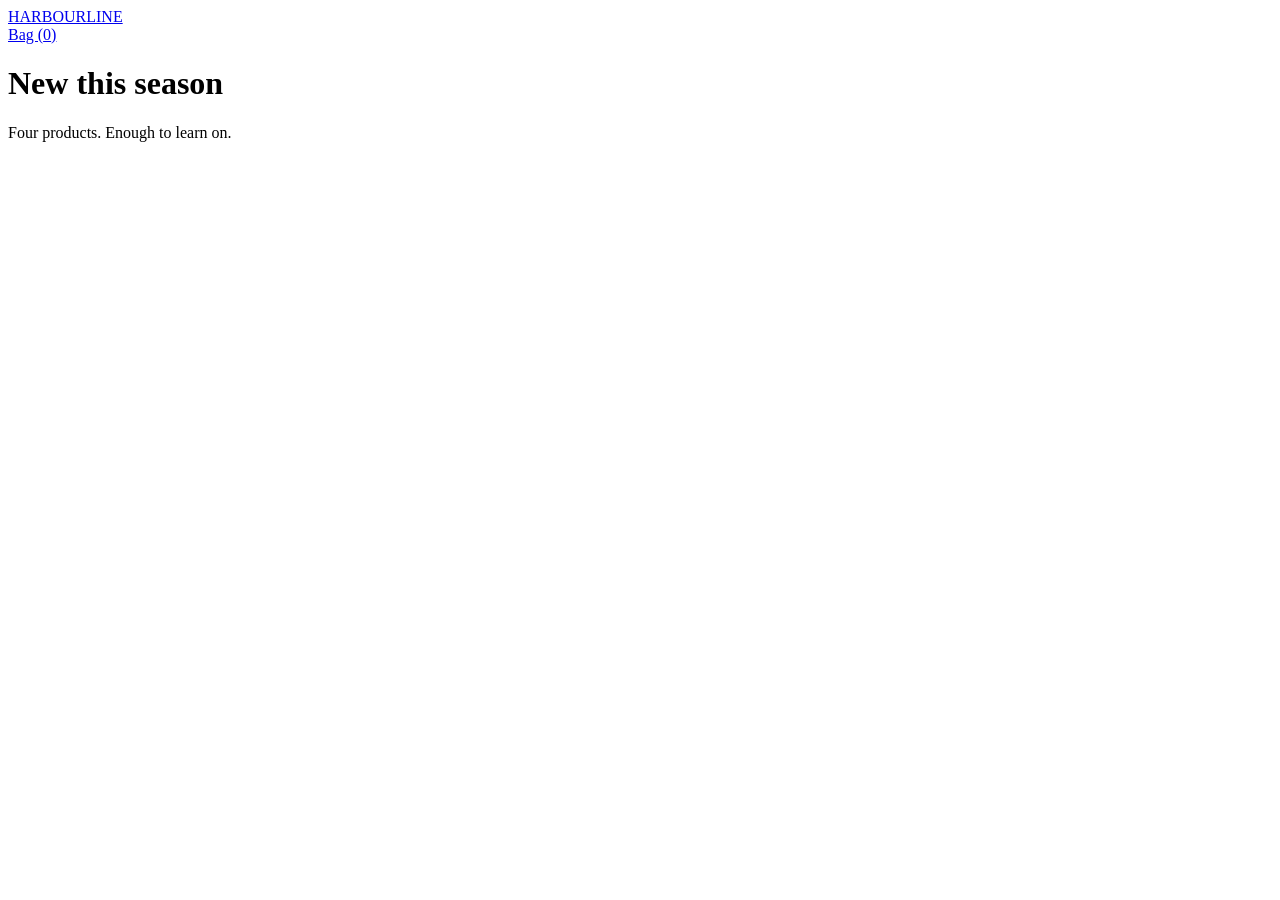
==== index.html @ 5e7002f5 "Add files via upload initial sandbox" ====
<!DOCTYPE html>
<html lang="en-AU">
<head>
<meta charset="utf-8">
<meta name="viewport" content="width=device-width, initial-scale=1">
<title>Harbourline</title>
<link rel="stylesheet" href="assets/style.css">

<!-- STEP 1: paste your GTM head snippet here, replacing GTM-XXXXXXX.
     Copy it from Admin > Install Google Tag Manager in your container. -->

</head>
<body>

<!-- STEP 2: paste your GTM noscript snippet here, immediately after <body>. -->

<header>
  <a class="logo" href="index.html">HARBOURLINE</a>
  <nav><a href="cart.html">Bag (<span id="cart-count">0</span>)</a></nav>
</header>

<main>
    <h1>New this season</h1>
    <p>Four products. Enough to learn on.</p>
    <div id="listing"></div>
</main>

<script src="assets/shop.js"></script>
</body>
</html>
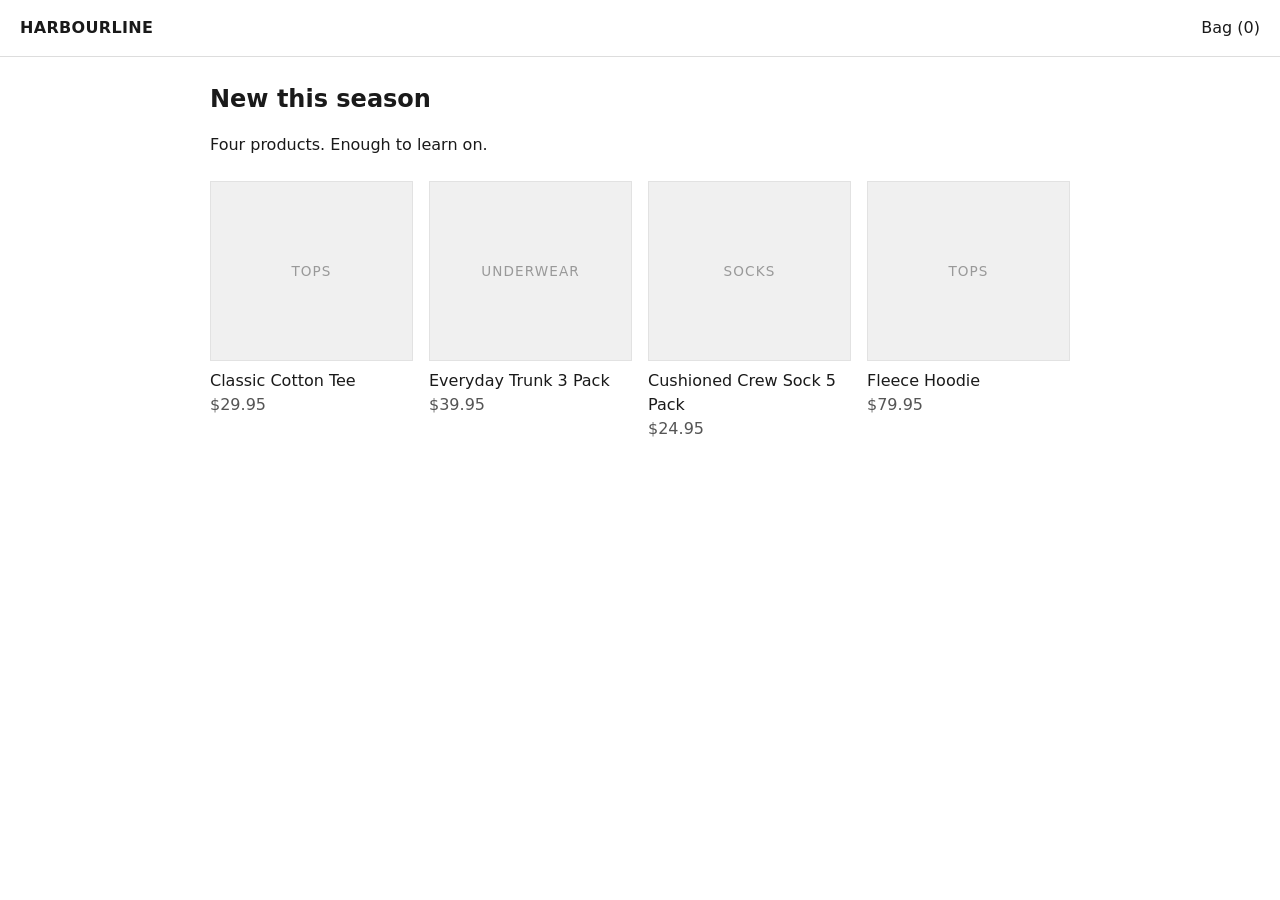
==== commit 1a8b50fb: "gtm instalation" ====
--- a/index.html
+++ b/index.html
@@ -9,10 +9,22 @@
 <!-- STEP 1: paste your GTM head snippet here, replacing GTM-XXXXXXX.
      Copy it from Admin > Install Google Tag Manager in your container. -->
 
-</head>
+<!-- Google Tag Manager -->
+<script>(function(w,d,s,l,i){w[l]=w[l]||[];w[l].push({'gtm.start':
+  new Date().getTime(),event:'gtm.js'});var f=d.getElementsByTagName(s)[0],
+  j=d.createElement(s),dl=l!='dataLayer'?'&l='+l:'';j.async=true;j.src=
+  'https://www.googletagmanager.com/gtm.js?id='+i+dl;f.parentNode.insertBefore(j,f);
+  })(window,document,'script','dataLayer','GTM-TTHF9KZT');</script>
+  <!-- End Google Tag Manager -->
+
+    </head>
 <body>
 
-<!-- STEP 2: paste your GTM noscript snippet here, immediately after <body>. -->
+
+<!-- Google Tag Manager (noscript) -->
+<noscript><iframe src="https://www.googletagmanager.com/ns.html?id=GTM-TTHF9KZT"
+height="0" width="0" style="display:none;visibility:hidden"></iframe></noscript>
+<!-- End Google Tag Manager (noscript) -->
 
 <header>
   <a class="logo" href="index.html">HARBOURLINE</a>
--- a/assets/style.css
+++ b/assets/style.css
@@ -0,0 +1,76 @@
+/* Deliberately plain. This is a test rig, not a portfolio design piece.
+   Every minute spent on CSS here is a minute not spent on the data layer. */
+
+* { box-sizing: border-box; }
+
+body {
+  font: 16px/1.5 system-ui, -apple-system, "Segoe UI", sans-serif;
+  margin: 0;
+  color: #1a1a1a;
+  background: #fff;
+}
+
+header {
+  display: flex;
+  align-items: baseline;
+  gap: 1.5rem;
+  padding: 1rem 1.25rem;
+  border-bottom: 1px solid #ddd;
+}
+
+header .logo { font-weight: 700; letter-spacing: 0.02em; }
+header a { color: #1a1a1a; text-decoration: none; }
+header nav { margin-left: auto; }
+
+main { max-width: 900px; margin: 0 auto; padding: 1.5rem 1.25rem 4rem; }
+
+h1 { font-size: 1.5rem; margin: 0 0 0.25rem; }
+
+#listing {
+  display: grid;
+  grid-template-columns: repeat(auto-fill, minmax(200px, 1fr));
+  gap: 1rem;
+  margin-top: 1.5rem;
+}
+
+.card { text-decoration: none; color: inherit; }
+.card-name { margin-top: 0.5rem; }
+.card-price { color: #555; }
+
+.thumb {
+  background: #f0f0f0;
+  border: 1px solid #e2e2e2;
+  height: 180px;
+  display: flex;
+  align-items: center;
+  justify-content: center;
+  color: #999;
+  font-size: 0.85rem;
+  text-transform: uppercase;
+  letter-spacing: 0.08em;
+}
+
+.thumb.large { height: 260px; max-width: 380px; }
+
+.sku { color: #777; font-size: 0.85rem; margin: 0.25rem 0; }
+.price { font-size: 1.15rem; font-weight: 600; }
+.note { color: #276738; }
+
+label { display: block; margin: 0.75rem 0; max-width: 260px; }
+select, input { display: block; width: 100%; padding: 0.5rem; margin-top: 0.25rem; }
+
+.primary {
+  display: inline-block;
+  background: #1a1a1a;
+  color: #fff;
+  border: 0;
+  padding: 0.7rem 1.4rem;
+  font-size: 1rem;
+  cursor: pointer;
+  text-decoration: none;
+  margin-top: 0.75rem;
+}
+
+table { border-collapse: collapse; width: 100%; margin-top: 1rem; }
+td { border-bottom: 1px solid #eee; padding: 0.6rem 0; vertical-align: top; }
+td:nth-child(2), td:nth-child(3) { text-align: right; width: 90px; }
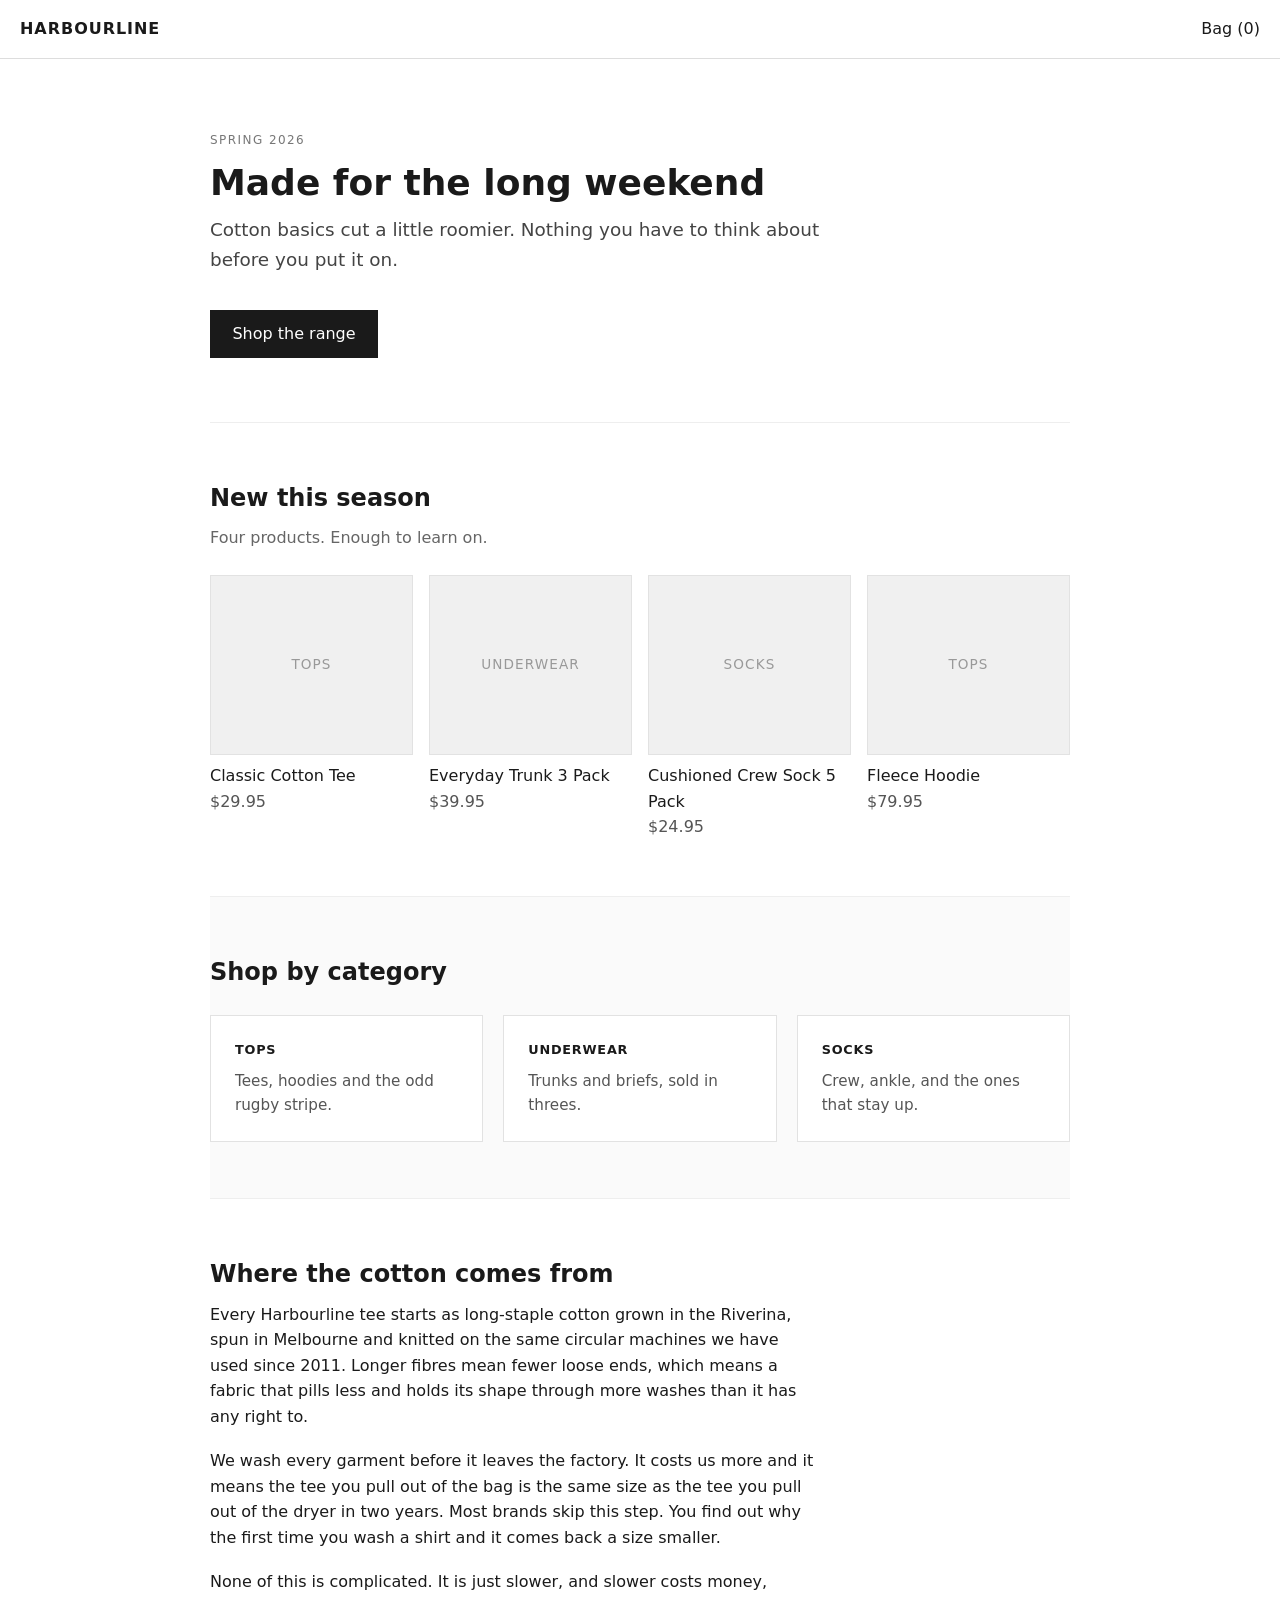
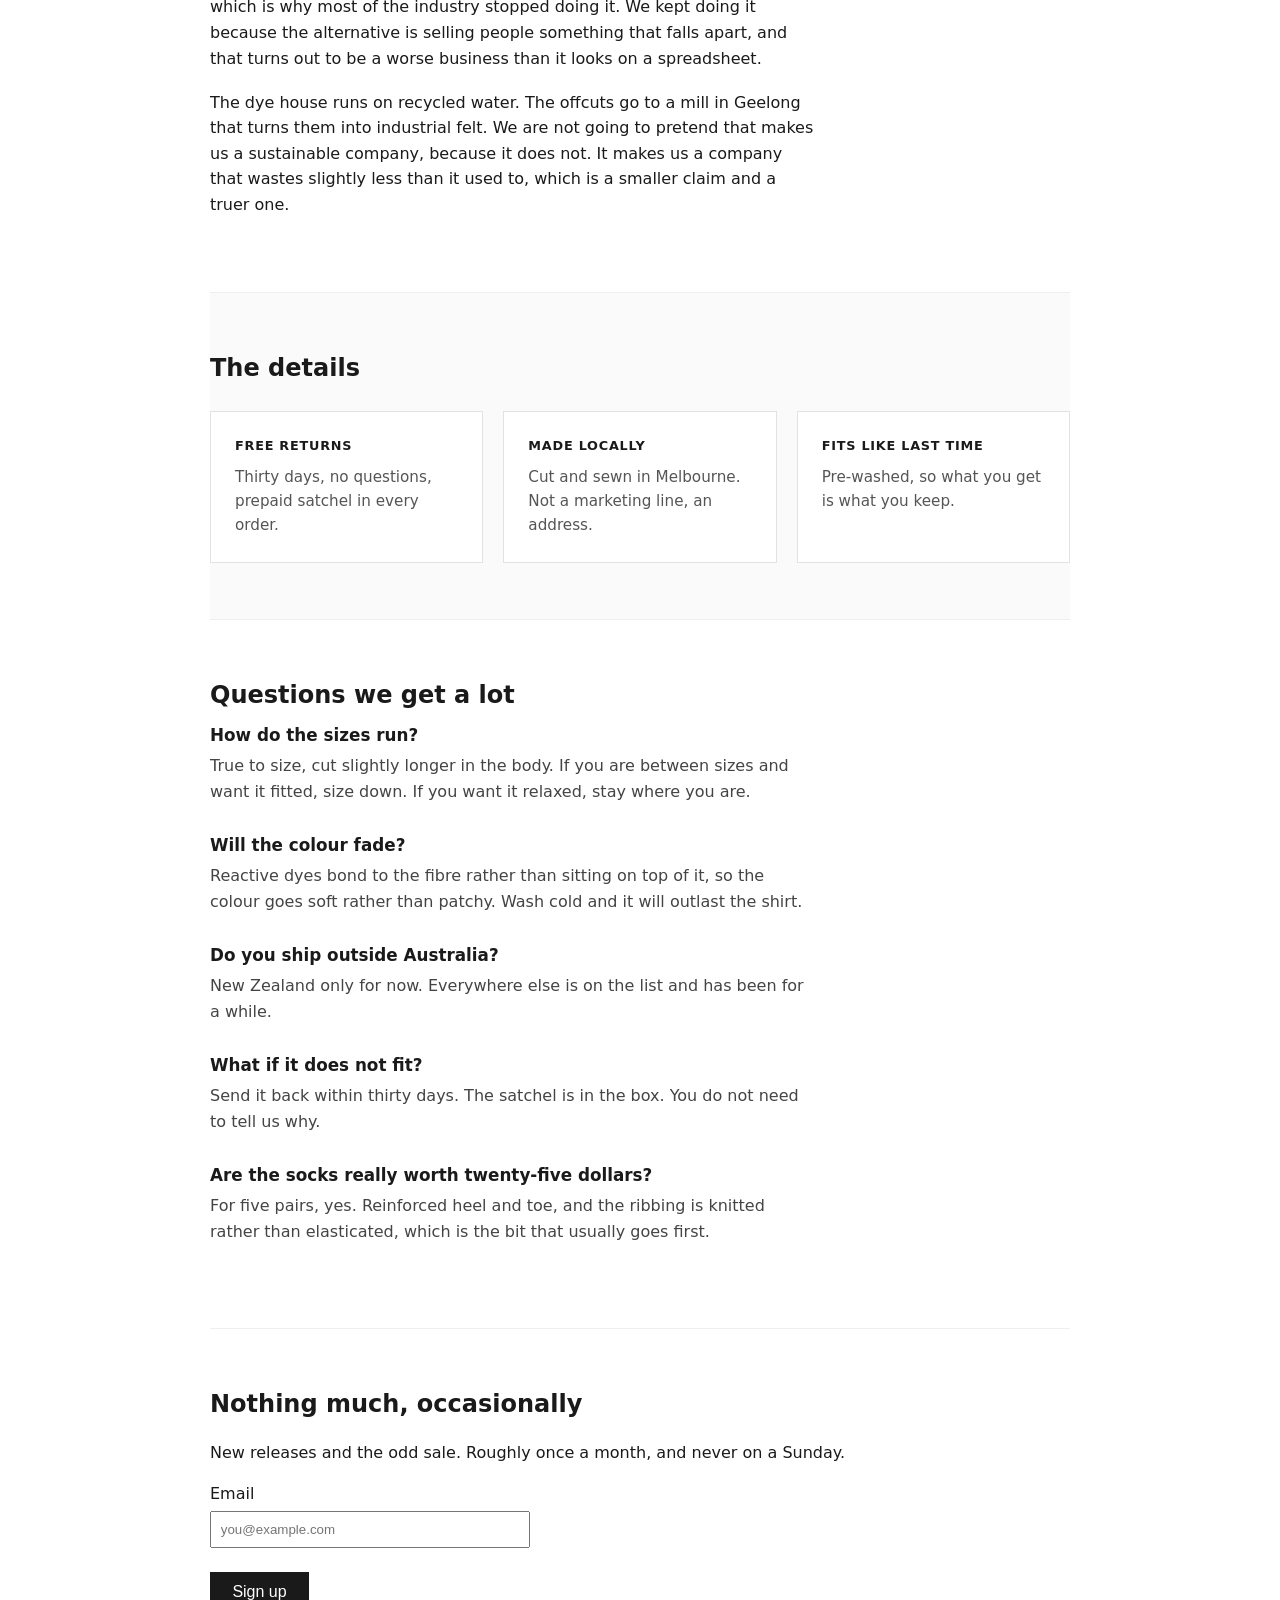
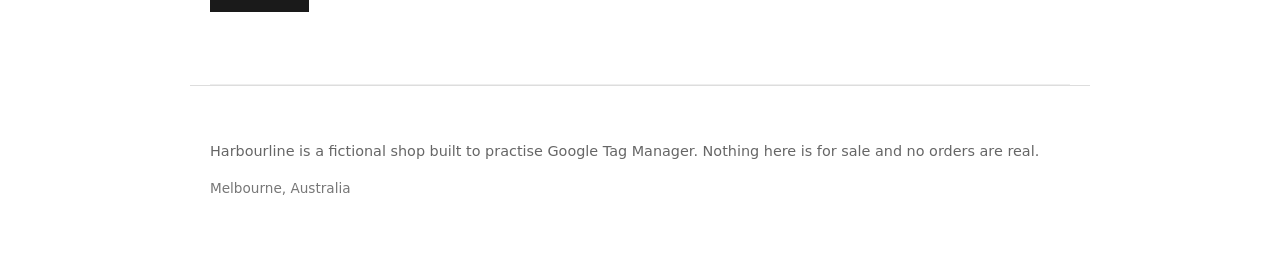
==== commit ac3a1c39: "version 2 - extended website" ====
--- a/index.html
+++ b/index.html
@@ -5,9 +5,6 @@
 <meta name="viewport" content="width=device-width, initial-scale=1">
 <title>Harbourline</title>
 <link rel="stylesheet" href="assets/style.css">
-
-<!-- STEP 1: paste your GTM head snippet here, replacing GTM-XXXXXXX.
-     Copy it from Admin > Install Google Tag Manager in your container. -->
 
 <!-- Google Tag Manager -->
 <script>(function(w,d,s,l,i){w[l]=w[l]||[];w[l].push({'gtm.start':
@@ -17,14 +14,13 @@
   })(window,document,'script','dataLayer','GTM-TTHF9KZT');</script>
   <!-- End Google Tag Manager -->
 
-    </head>
+</head>
 <body>
-
 
 <!-- Google Tag Manager (noscript) -->
 <noscript><iframe src="https://www.googletagmanager.com/ns.html?id=GTM-TTHF9KZT"
-height="0" width="0" style="display:none;visibility:hidden"></iframe></noscript>
-<!-- End Google Tag Manager (noscript) -->
+  height="0" width="0" style="display:none;visibility:hidden"></iframe></noscript>
+  <!-- End Google Tag Manager (noscript) -->
 
 <header>
   <a class="logo" href="index.html">HARBOURLINE</a>
@@ -32,11 +28,111 @@
 </header>
 
 <main>
-    <h1>New this season</h1>
-    <p>Four products. Enough to learn on.</p>
+
+  <section class="hero">
+    <p class="eyebrow">Spring 2026</p>
+    <h1>Made for the long weekend</h1>
+    <p class="lede">Cotton basics cut a little roomier. Nothing you have to think about
+      before you put it on.</p>
+    <a href="#shop" class="primary button">Shop the range</a>
+  </section>
+
+  <section id="shop" class="band">
+    <h2>New this season</h2>
+    <p class="sub">Four products. Enough to learn on.</p>
     <div id="listing"></div>
+  </section>
+
+  <section class="band alt">
+    <h2>Shop by category</h2>
+    <div class="tiles">
+      <div class="tile"><span>Tops</span><p>Tees, hoodies and the odd rugby stripe.</p></div>
+      <div class="tile"><span>Underwear</span><p>Trunks and briefs, sold in threes.</p></div>
+      <div class="tile"><span>Socks</span><p>Crew, ankle, and the ones that stay up.</p></div>
+    </div>
+  </section>
+
+  <section class="band editorial">
+    <h2>Where the cotton comes from</h2>
+    <p>Every Harbourline tee starts as long-staple cotton grown in the Riverina, spun in
+      Melbourne and knitted on the same circular machines we have used since 2011. Longer
+      fibres mean fewer loose ends, which means a fabric that pills less and holds its
+      shape through more washes than it has any right to.</p>
+    <p>We wash every garment before it leaves the factory. It costs us more and it means
+      the tee you pull out of the bag is the same size as the tee you pull out of the
+      dryer in two years. Most brands skip this step. You find out why the first time you
+      wash a shirt and it comes back a size smaller.</p>
+    <p>None of this is complicated. It is just slower, and slower costs money, which is
+      why most of the industry stopped doing it. We kept doing it because the alternative
+      is selling people something that falls apart, and that turns out to be a worse
+      business than it looks on a spreadsheet.</p>
+    <p>The dye house runs on recycled water. The offcuts go to a mill in Geelong that
+      turns them into industrial felt. We are not going to pretend that makes us a
+      sustainable company, because it does not. It makes us a company that wastes
+      slightly less than it used to, which is a smaller claim and a truer one.</p>
+  </section>
+
+  <section class="band alt">
+    <h2>The details</h2>
+    <div class="tiles">
+      <div class="tile"><span>Free returns</span><p>Thirty days, no questions, prepaid
+        satchel in every order.</p></div>
+      <div class="tile"><span>Made locally</span><p>Cut and sewn in Melbourne. Not a
+        marketing line, an address.</p></div>
+      <div class="tile"><span>Fits like last time</span><p>Pre-washed, so what you get is
+        what you keep.</p></div>
+    </div>
+  </section>
+
+  <section class="band">
+    <h2>Questions we get a lot</h2>
+
+    <div class="faq">
+      <h3>How do the sizes run?</h3>
+      <p>True to size, cut slightly longer in the body. If you are between sizes and want
+        it fitted, size down. If you want it relaxed, stay where you are.</p>
+    </div>
+
+    <div class="faq">
+      <h3>Will the colour fade?</h3>
+      <p>Reactive dyes bond to the fibre rather than sitting on top of it, so the colour
+        goes soft rather than patchy. Wash cold and it will outlast the shirt.</p>
+    </div>
+
+    <div class="faq">
+      <h3>Do you ship outside Australia?</h3>
+      <p>New Zealand only for now. Everywhere else is on the list and has been for a
+        while.</p>
+    </div>
+
+    <div class="faq">
+      <h3>What if it does not fit?</h3>
+      <p>Send it back within thirty days. The satchel is in the box. You do not need to
+        tell us why.</p>
+    </div>
+
+    <div class="faq">
+      <h3>Are the socks really worth twenty-five dollars?</h3>
+      <p>For five pairs, yes. Reinforced heel and toe, and the ribbing is knitted rather
+        than elasticated, which is the bit that usually goes first.</p>
+    </div>
+  </section>
+
+  <section class="band signup">
+    <h2>Nothing much, occasionally</h2>
+    <p>New releases and the odd sale. Roughly once a month, and never on a Sunday.</p>
+    <label>Email <input type="email" placeholder="you@example.com"></label>
+    <button class="primary">Sign up</button>
+  </section>
+
 </main>
+
+<footer>
+  <p>Harbourline is a fictional shop built to practise Google Tag Manager. Nothing here
+    is for sale and no orders are real.</p>
+  <p class="sku">Melbourne, Australia</p>
+</footer>
 
 <script src="assets/shop.js"></script>
 </body>
-</html>
+</html>
--- a/assets/style.css
+++ b/assets/style.css
@@ -1,76 +1,137 @@
 /* Deliberately plain. This is a test rig, not a portfolio design piece.
-   Every minute spent on CSS here is a minute not spent on the data layer. */
+   Enough structure to make scroll depth meaningful, and no more. */
 
-* { box-sizing: border-box; }
+   * { box-sizing: border-box; }
 
-body {
-  font: 16px/1.5 system-ui, -apple-system, "Segoe UI", sans-serif;
-  margin: 0;
-  color: #1a1a1a;
-  background: #fff;
-}
-
-header {
-  display: flex;
-  align-items: baseline;
-  gap: 1.5rem;
-  padding: 1rem 1.25rem;
-  border-bottom: 1px solid #ddd;
-}
-
-header .logo { font-weight: 700; letter-spacing: 0.02em; }
-header a { color: #1a1a1a; text-decoration: none; }
-header nav { margin-left: auto; }
-
-main { max-width: 900px; margin: 0 auto; padding: 1.5rem 1.25rem 4rem; }
-
-h1 { font-size: 1.5rem; margin: 0 0 0.25rem; }
-
-#listing {
-  display: grid;
-  grid-template-columns: repeat(auto-fill, minmax(200px, 1fr));
-  gap: 1rem;
-  margin-top: 1.5rem;
-}
-
-.card { text-decoration: none; color: inherit; }
-.card-name { margin-top: 0.5rem; }
-.card-price { color: #555; }
-
-.thumb {
-  background: #f0f0f0;
-  border: 1px solid #e2e2e2;
-  height: 180px;
-  display: flex;
-  align-items: center;
-  justify-content: center;
-  color: #999;
-  font-size: 0.85rem;
-  text-transform: uppercase;
-  letter-spacing: 0.08em;
-}
-
-.thumb.large { height: 260px; max-width: 380px; }
-
-.sku { color: #777; font-size: 0.85rem; margin: 0.25rem 0; }
-.price { font-size: 1.15rem; font-weight: 600; }
-.note { color: #276738; }
-
-label { display: block; margin: 0.75rem 0; max-width: 260px; }
-select, input { display: block; width: 100%; padding: 0.5rem; margin-top: 0.25rem; }
-
-.primary {
-  display: inline-block;
-  background: #1a1a1a;
-  color: #fff;
-  border: 0;
-  padding: 0.7rem 1.4rem;
-  font-size: 1rem;
-  cursor: pointer;
-  text-decoration: none;
-  margin-top: 0.75rem;
-}
-
-table { border-collapse: collapse; width: 100%; margin-top: 1rem; }
-td { border-bottom: 1px solid #eee; padding: 0.6rem 0; vertical-align: top; }
-td:nth-child(2), td:nth-child(3) { text-align: right; width: 90px; }
+   body {
+     font: 16px/1.6 system-ui, -apple-system, "Segoe UI", sans-serif;
+     margin: 0;
+     color: #1a1a1a;
+     background: #fff;
+   }
+   
+   header {
+     display: flex;
+     align-items: baseline;
+     gap: 1.5rem;
+     padding: 1rem 1.25rem;
+     border-bottom: 1px solid #ddd;
+     position: sticky;
+     top: 0;
+     background: #fff;
+     z-index: 5;
+   }
+   
+   header .logo { font-weight: 700; letter-spacing: 0.06em; }
+   header a { color: #1a1a1a; text-decoration: none; }
+   header nav { margin-left: auto; }
+   
+   main { max-width: 900px; margin: 0 auto; padding: 0 1.25rem; }
+   
+   h1 { font-size: 2.25rem; line-height: 1.15; margin: 0 0 0.75rem; }
+   h2 { font-size: 1.5rem; margin: 0 0 0.5rem; }
+   h3 { font-size: 1.05rem; margin: 0 0 0.25rem; }
+   
+   /* ---------- sections ---------- */
+   
+   .hero { padding: 4.5rem 0 4rem; border-bottom: 1px solid #eee; }
+   .eyebrow {
+     text-transform: uppercase;
+     letter-spacing: 0.12em;
+     font-size: 0.75rem;
+     color: #777;
+     margin: 0 0 0.75rem;
+   }
+   .lede { font-size: 1.15rem; color: #444; max-width: 34em; margin: 0 0 1.5rem; }
+   
+   .band { padding: 3.5rem 0; border-bottom: 1px solid #eee; }
+   .band.alt { background: #fafafa; }
+   .sub { color: #666; margin: 0 0 1.5rem; }
+   
+   .editorial p { max-width: 38em; margin: 0 0 1.15rem; }
+   .faq { max-width: 38em; margin: 0 0 1.75rem; }
+   .faq p { margin: 0; color: #444; }
+   
+   .signup { padding-bottom: 4.5rem; }
+   
+   footer {
+     padding: 2.5rem 1.25rem 4rem;
+     border-top: 1px solid #ddd;
+     max-width: 900px;
+     margin: 0 auto;
+     color: #666;
+     font-size: 0.9rem;
+   }
+   
+   /* ---------- product grid ---------- */
+   
+   #listing {
+     display: grid;
+     grid-template-columns: repeat(auto-fill, minmax(200px, 1fr));
+     gap: 1rem;
+     margin-top: 1.5rem;
+   }
+   
+   .card { text-decoration: none; color: inherit; }
+   .card-name { margin-top: 0.5rem; }
+   .card-price { color: #555; }
+   
+   .thumb {
+     background: #f0f0f0;
+     border: 1px solid #e2e2e2;
+     height: 180px;
+     display: flex;
+     align-items: center;
+     justify-content: center;
+     color: #999;
+     font-size: 0.85rem;
+     text-transform: uppercase;
+     letter-spacing: 0.08em;
+   }
+   
+   .thumb.large { height: 260px; max-width: 380px; }
+   
+   /* ---------- tiles ---------- */
+   
+   .tiles {
+     display: grid;
+     grid-template-columns: repeat(auto-fit, minmax(220px, 1fr));
+     gap: 1.25rem;
+     margin-top: 1.5rem;
+   }
+   
+   .tile { border: 1px solid #e2e2e2; padding: 1.5rem; background: #fff; }
+   .tile span {
+     display: block;
+     font-weight: 600;
+     text-transform: uppercase;
+     letter-spacing: 0.06em;
+     font-size: 0.8rem;
+     margin-bottom: 0.5rem;
+   }
+   .tile p { margin: 0; color: #555; font-size: 0.95rem; }
+   
+   /* ---------- bits and pieces ---------- */
+   
+   .sku { color: #777; font-size: 0.85rem; margin: 0.25rem 0; }
+   .price { font-size: 1.15rem; font-weight: 600; }
+   .note { color: #276738; }
+   
+   label { display: block; margin: 0.75rem 0; max-width: 320px; }
+   select, input { display: block; width: 100%; padding: 0.55rem; margin-top: 0.25rem; }
+   
+   .primary {
+     display: inline-block;
+     background: #1a1a1a;
+     color: #fff;
+     border: 0;
+     padding: 0.7rem 1.4rem;
+     font-size: 1rem;
+     cursor: pointer;
+     text-decoration: none;
+     margin-top: 0.75rem;
+   }
+   
+   table { border-collapse: collapse; width: 100%; margin-top: 1rem; }
+   td { border-bottom: 1px solid #eee; padding: 0.6rem 0; vertical-align: top; }
+   td:nth-child(2), td:nth-child(3) { text-align: right; width: 90px; }
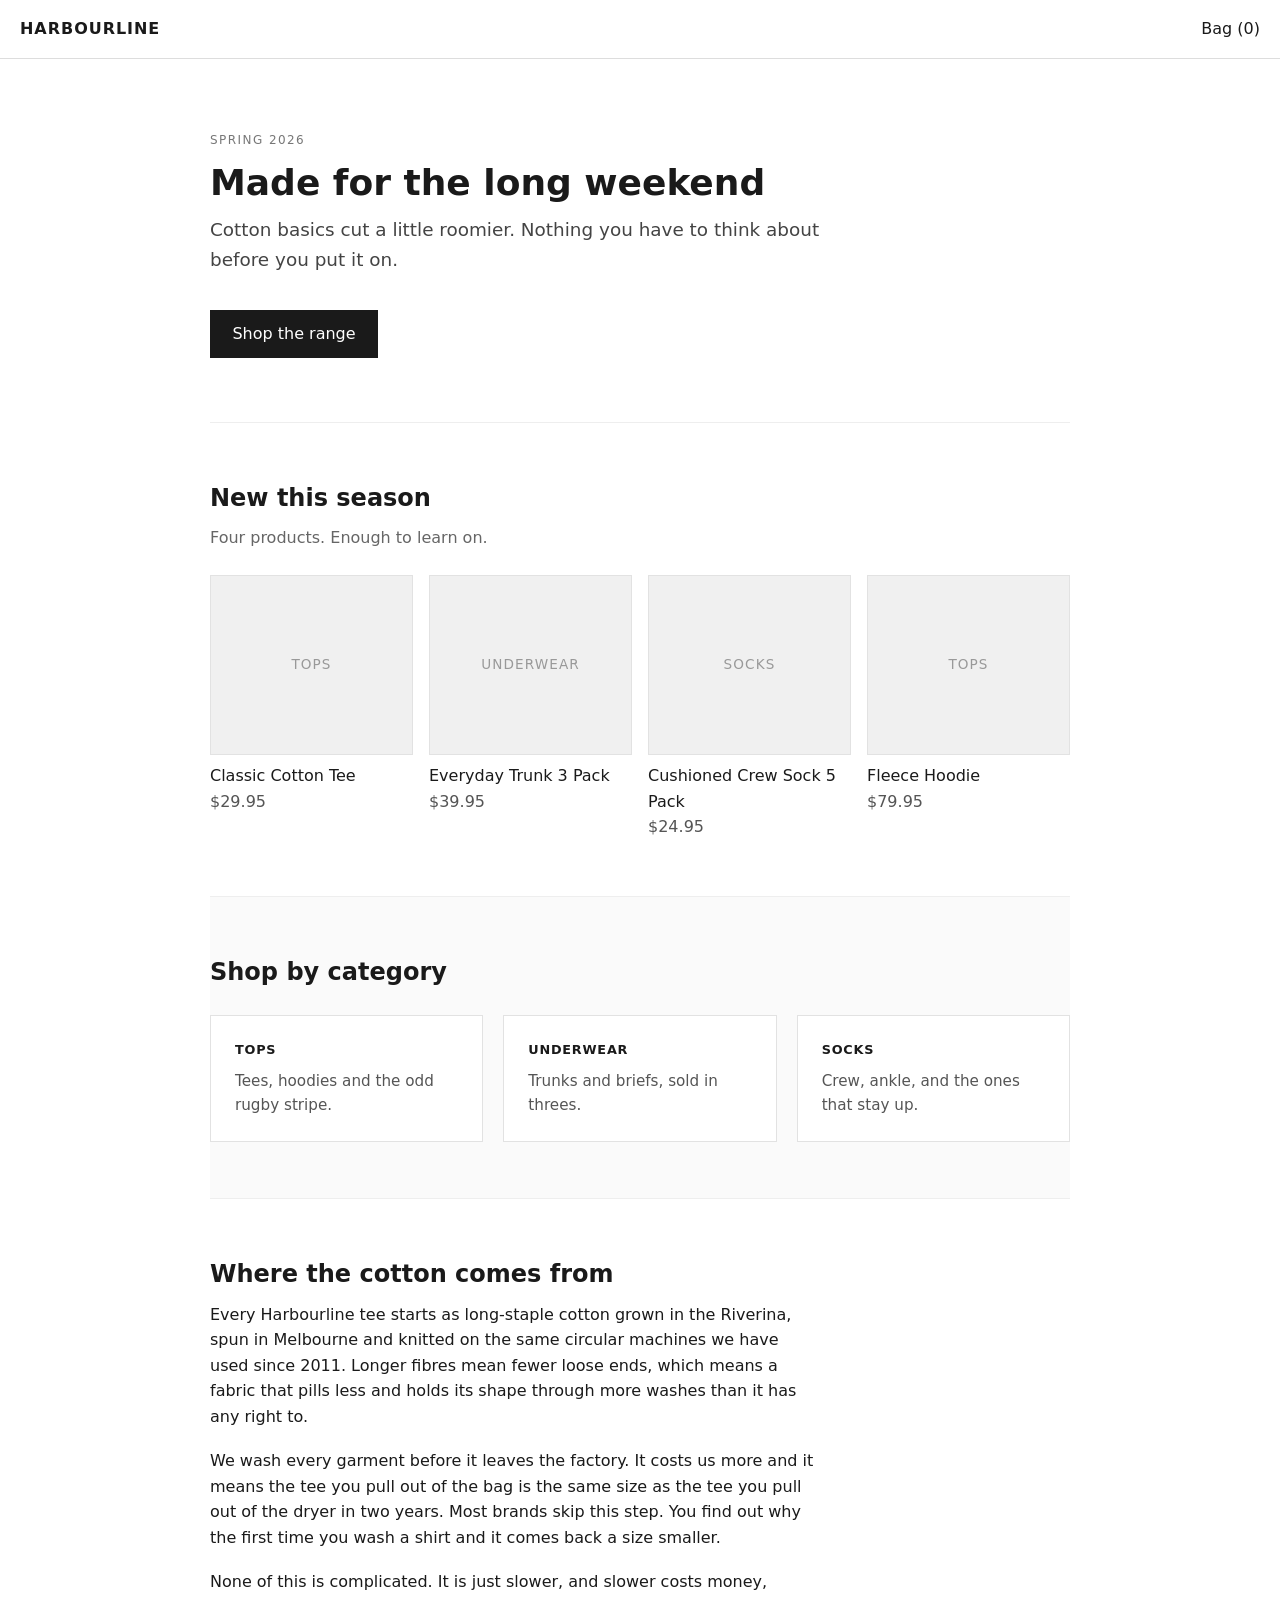
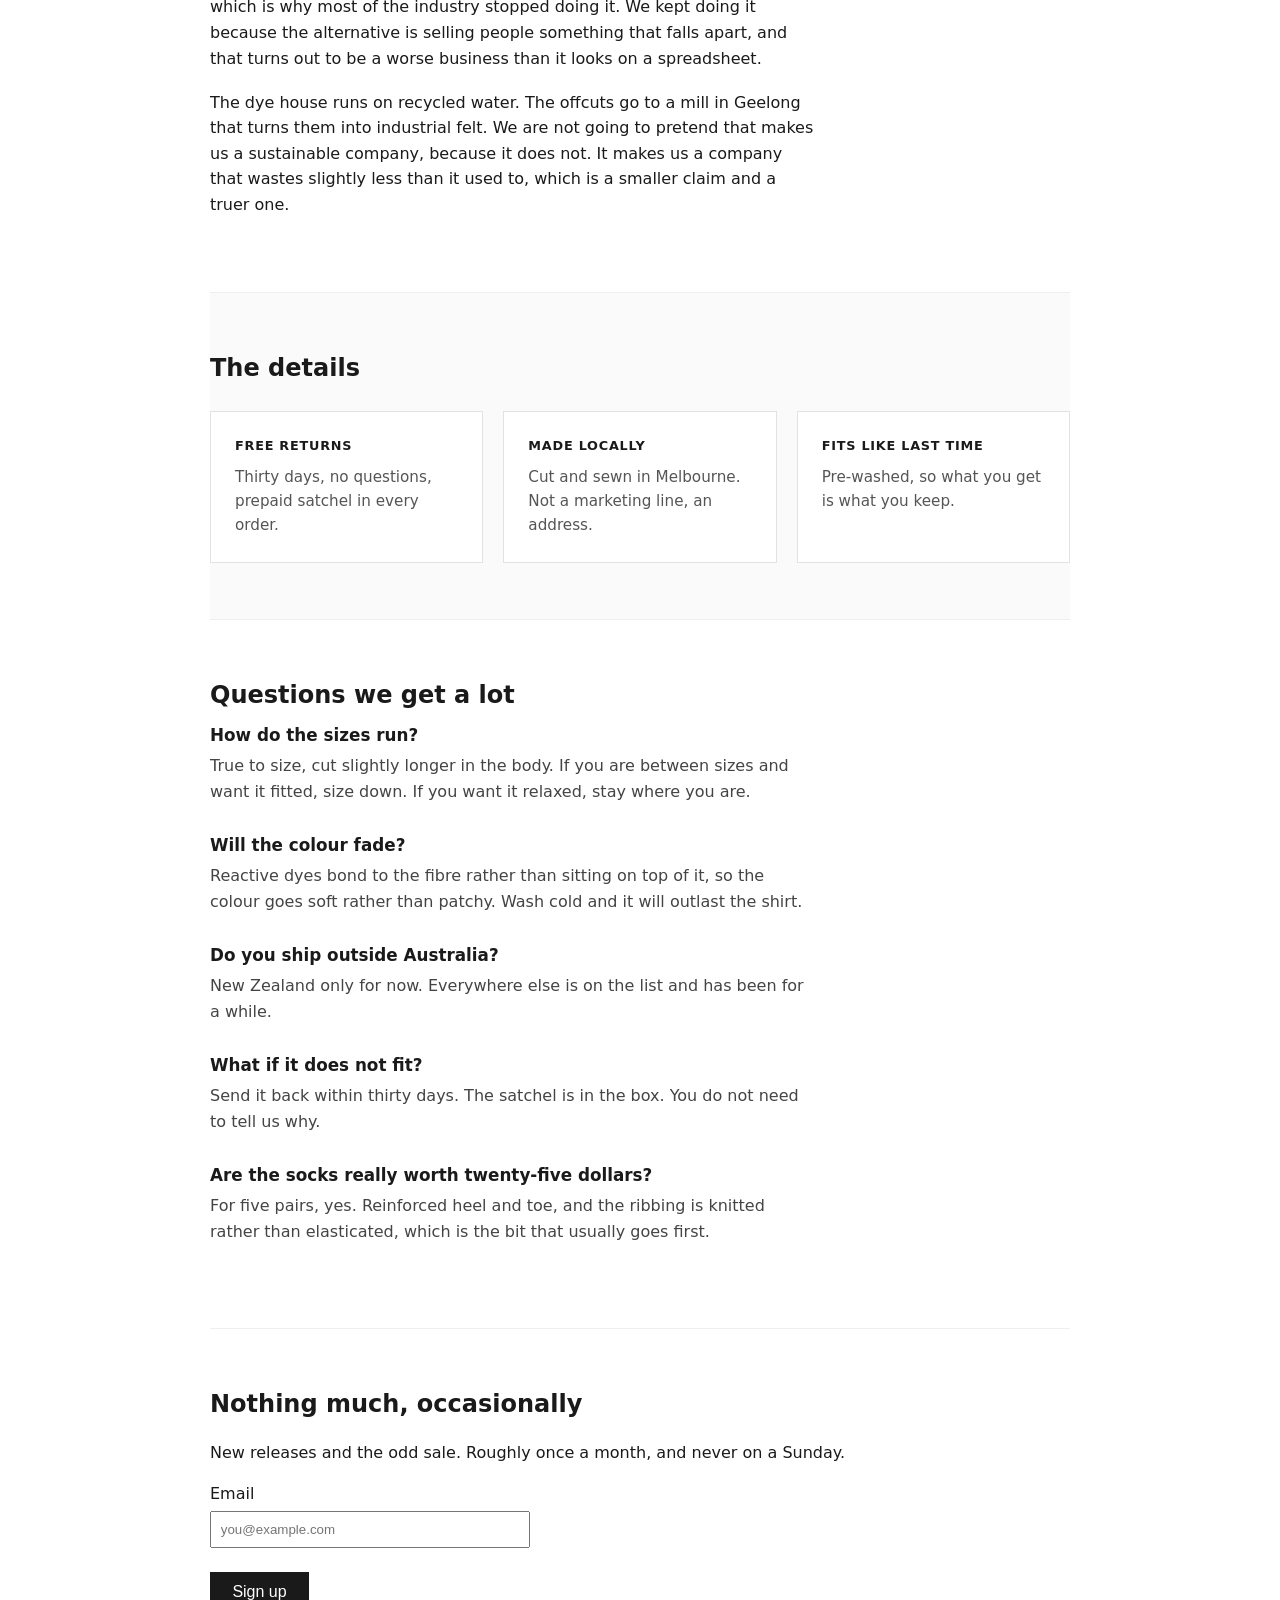
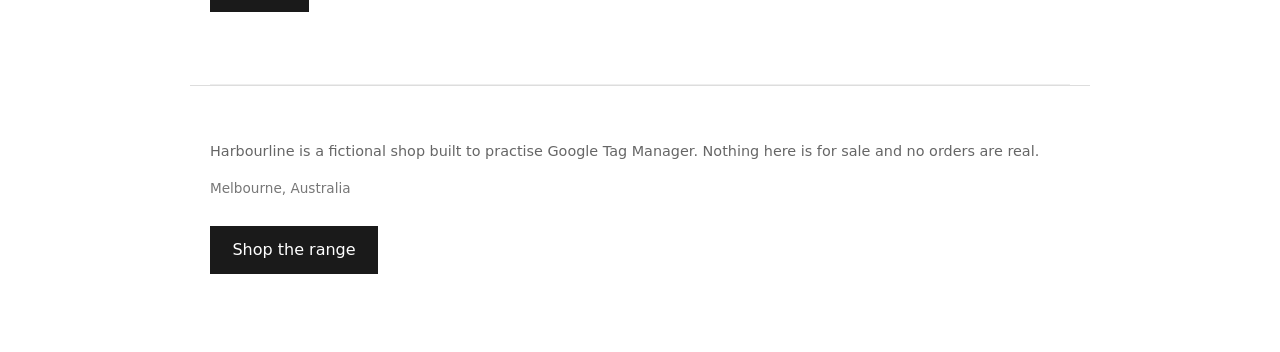
==== commit d53b438b: "adding footer cta" ====
--- a/index.html
+++ b/index.html
@@ -34,7 +34,7 @@
     <h1>Made for the long weekend</h1>
     <p class="lede">Cotton basics cut a little roomier. Nothing you have to think about
       before you put it on.</p>
-    <a href="#shop" class="primary button">Shop the range</a>
+    <a href="#shop" class="primary button"data-track="hero-cta">Shop the range</a>
   </section>
 
   <section id="shop" class="band">
@@ -131,6 +131,7 @@
   <p>Harbourline is a fictional shop built to practise Google Tag Manager. Nothing here
     is for sale and no orders are real.</p>
   <p class="sku">Melbourne, Australia</p>
+  <p><a href="#shop" class="primary button" data-track="footer-cta">Shop the range</a></p>
 </footer>
 
 <script src="assets/shop.js"></script>
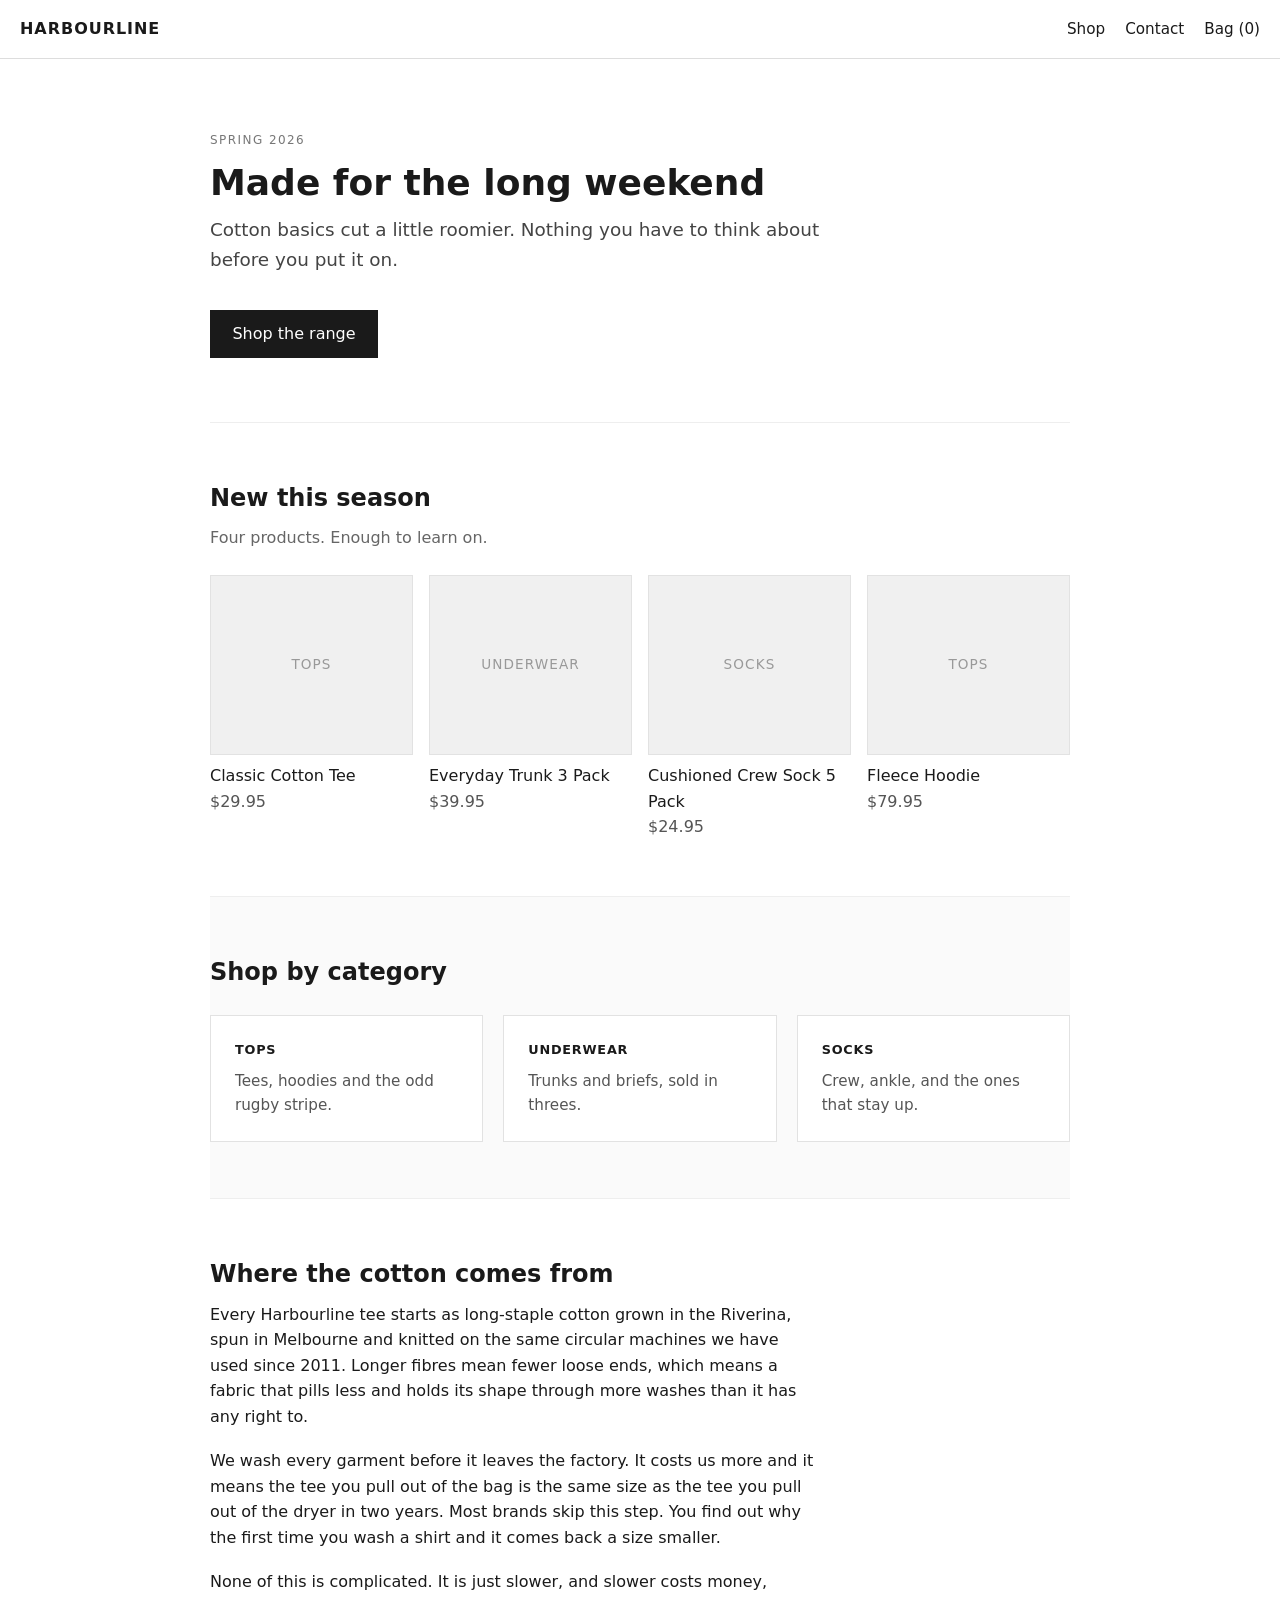
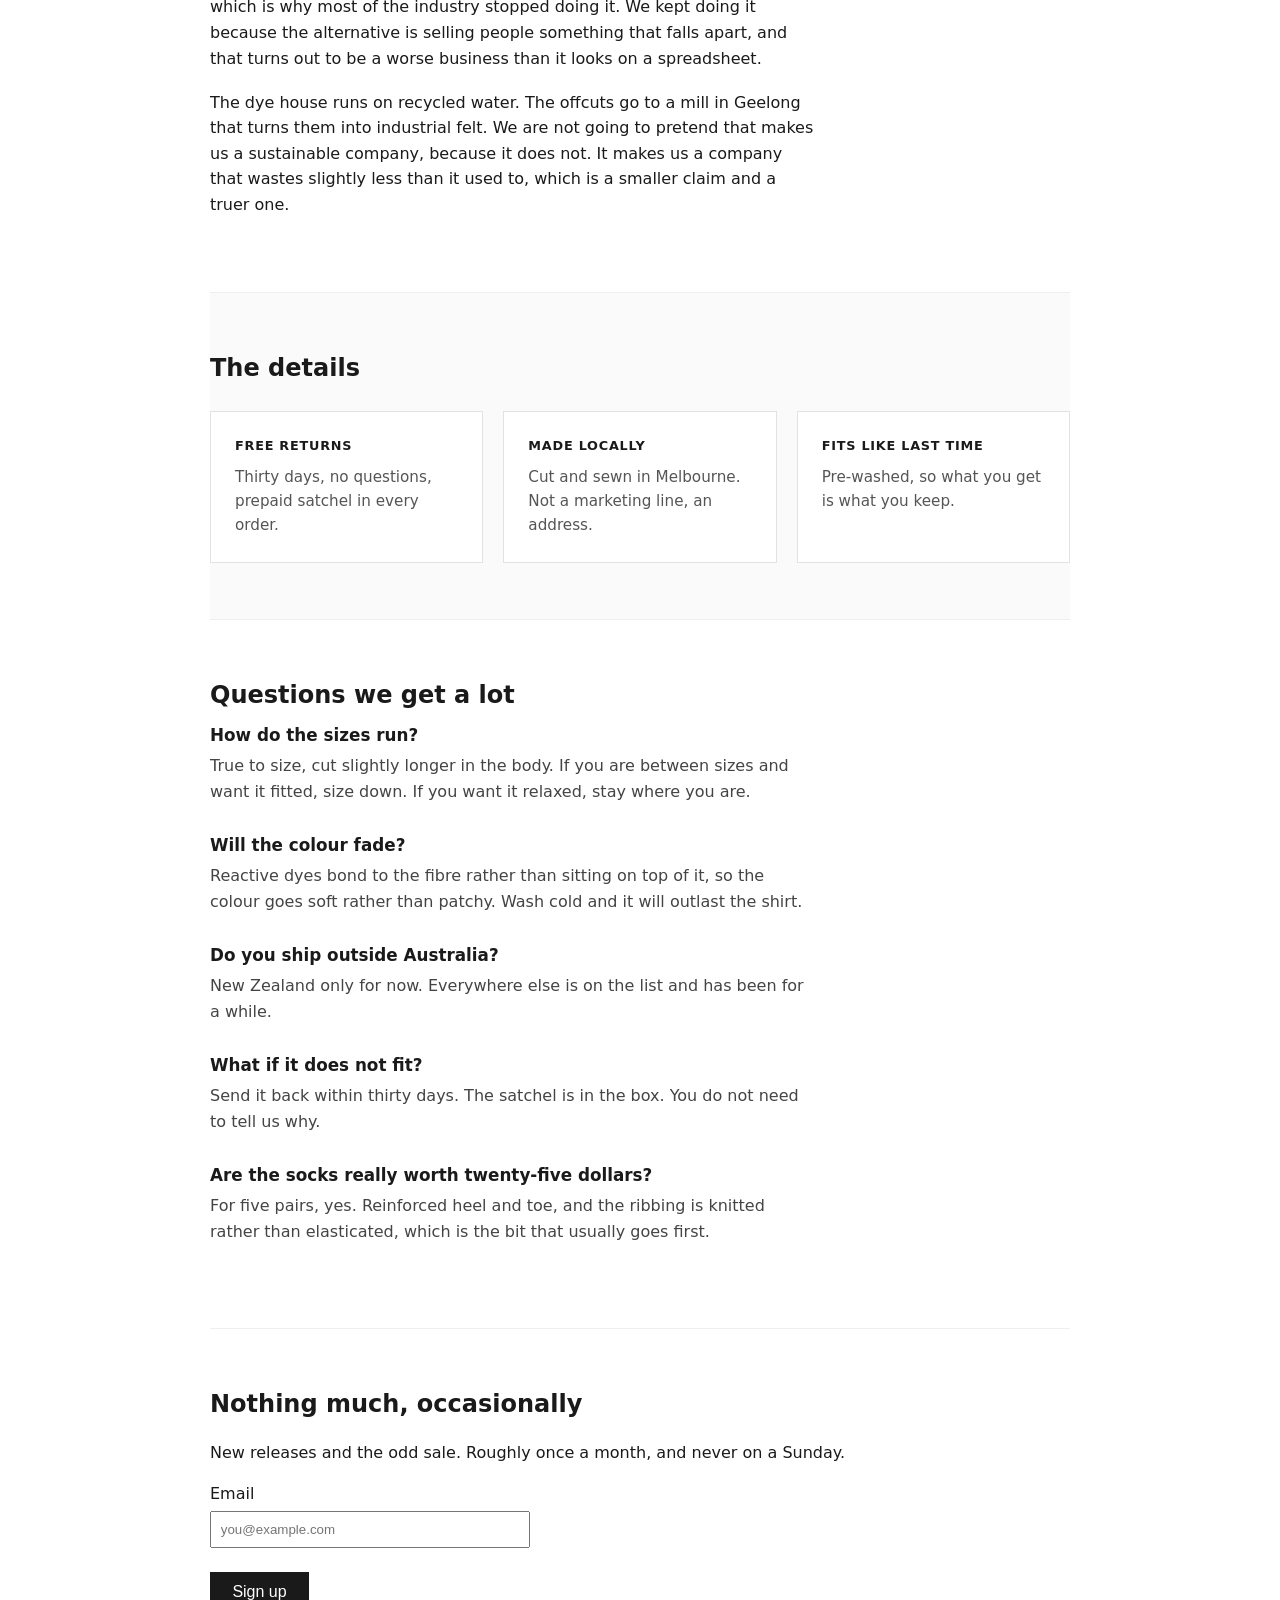
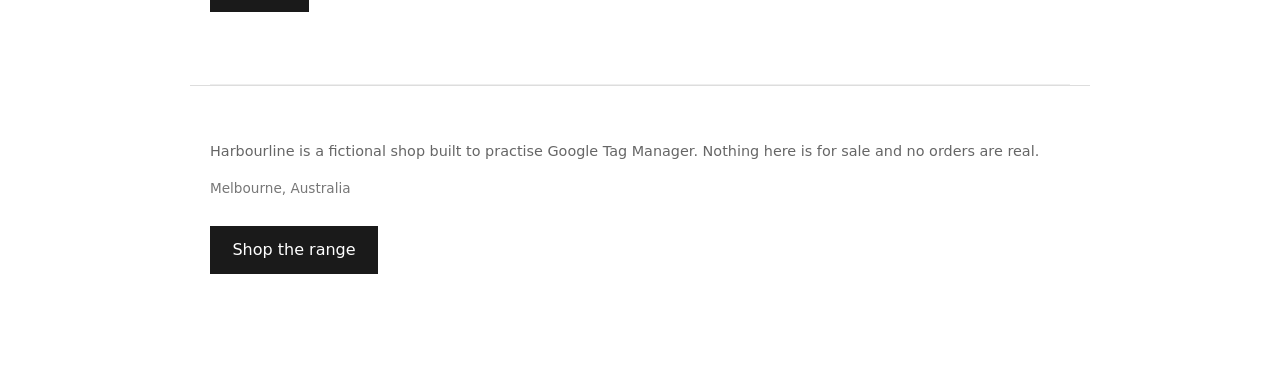
==== commit f81dbbe7: "nav bar added - contact us page added" ====
--- a/index.html
+++ b/index.html
@@ -24,7 +24,11 @@
 
 <header>
   <a class="logo" href="index.html">HARBOURLINE</a>
-  <nav><a href="cart.html">Bag (<span id="cart-count">0</span>)</a></nav>
+  <nav>  
+    <a href="index.html#shop" data-track="nav-shop">Shop</a>
+    <a href="contact.html" data-track="nav-contact">Contact</a>
+    <a href="cart.html" data-track="nav-bag">Bag (<span id="cart-count">0</span>)</a>
+  </nav>
 </header>
 
 <main>
@@ -133,7 +137,6 @@
   <p class="sku">Melbourne, Australia</p>
   <p><a href="#shop" class="primary button" data-track="footer-cta">Shop the range</a></p>
 </footer>
-
 <script src="assets/shop.js"></script>
 </body>
 </html>
--- a/assets/style.css
+++ b/assets/style.css
@@ -24,7 +24,10 @@
    
    header .logo { font-weight: 700; letter-spacing: 0.06em; }
    header a { color: #1a1a1a; text-decoration: none; }
-   header nav { margin-left: auto; }
+   header nav { margin-left: auto; display: flex; gap: 1.25rem; align-items: baseline; }
+   header nav a { font-size: 0.95rem; }
+   header nav a:hover { text-decoration: underline; }
+   footer .primary.button { margin-bottom: 1.5rem; }
    
    main { max-width: 900px; margin: 0 auto; padding: 0 1.25rem; }
    
